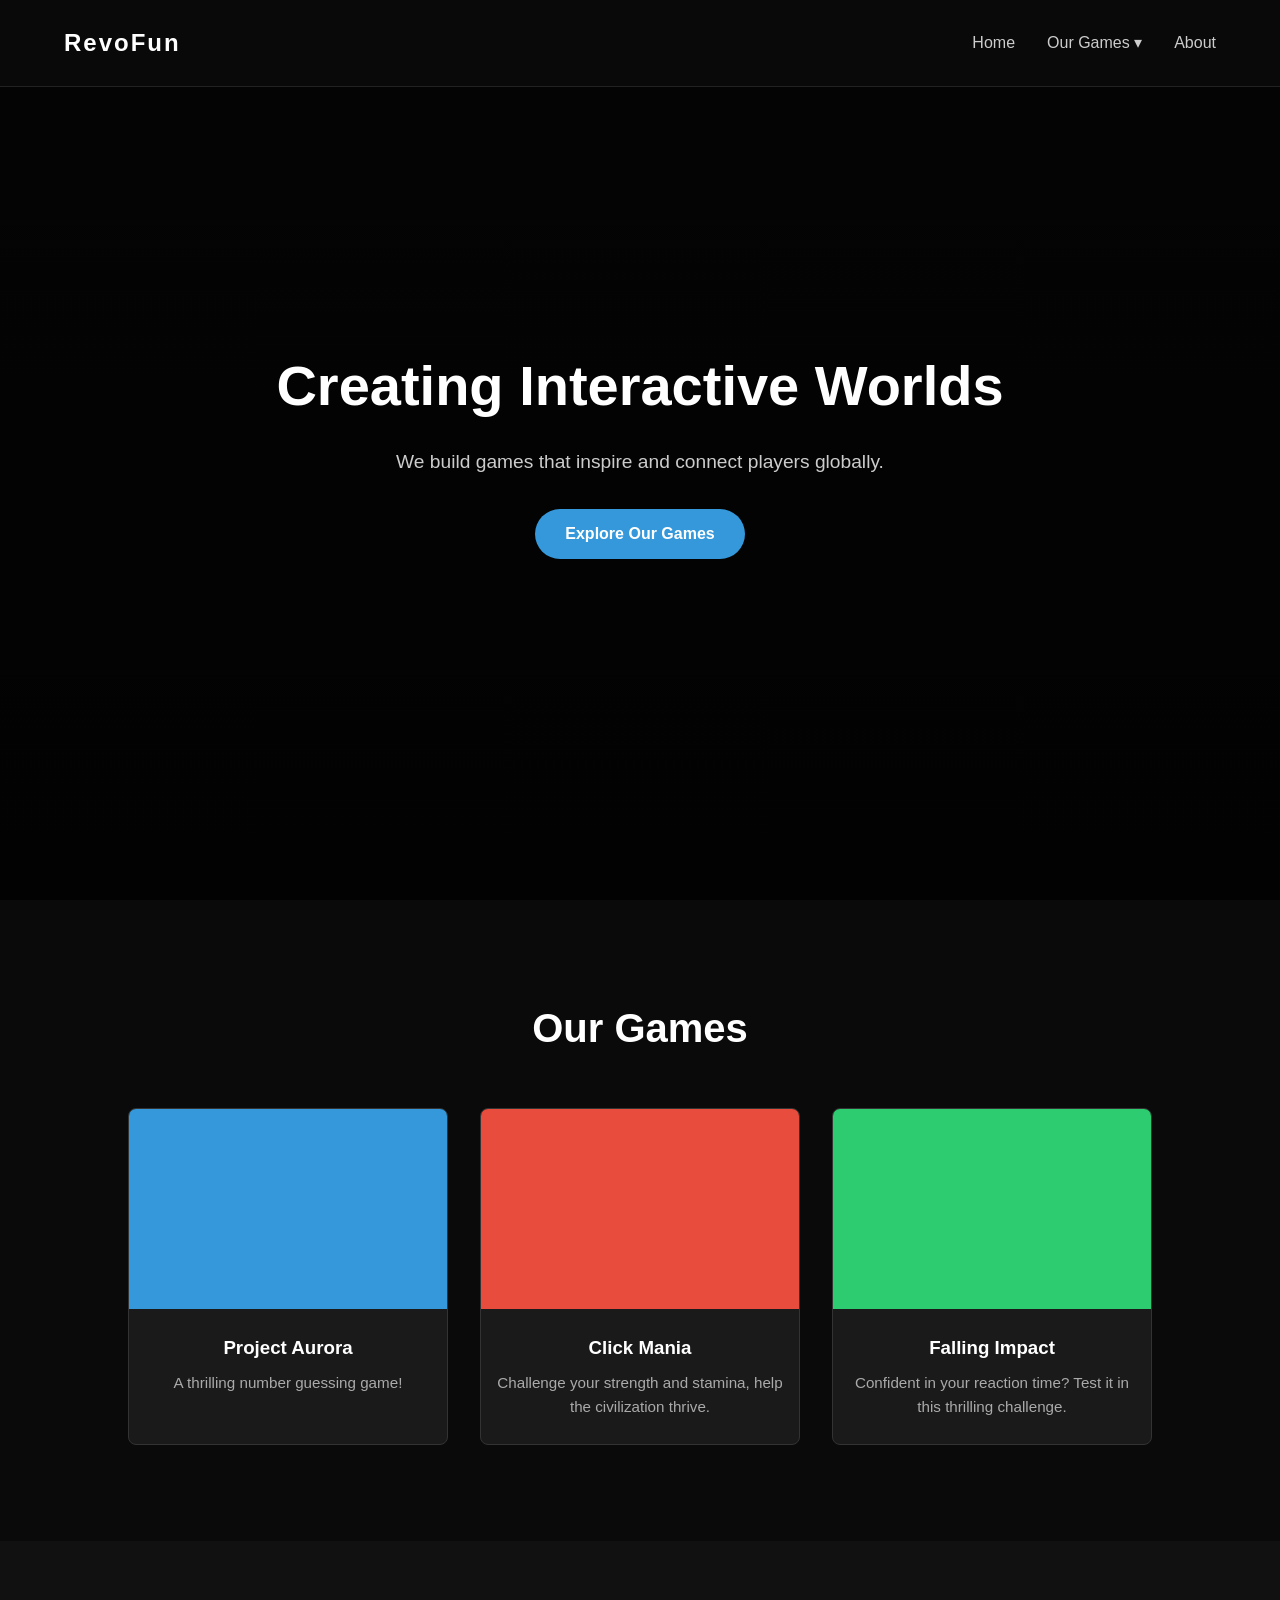
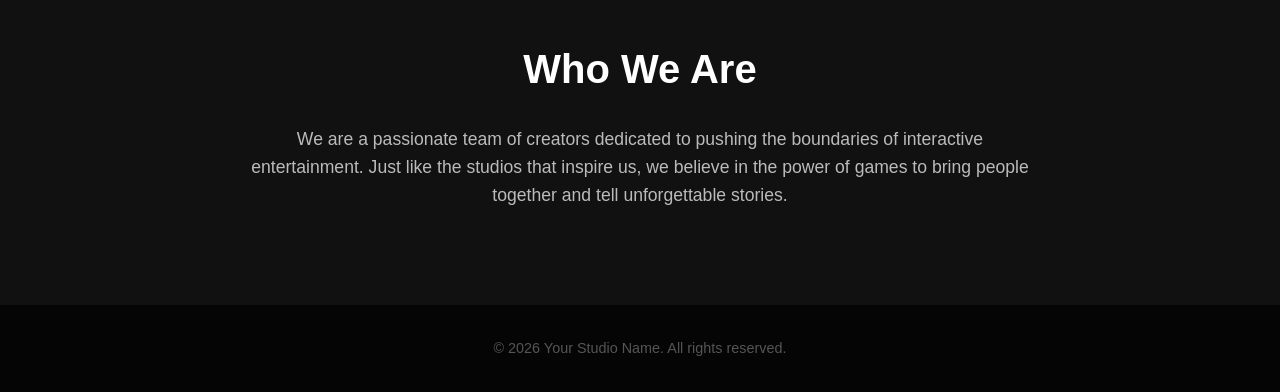
==== index.html @ 80386ee0 "add file via uploads try 1 push dulu file assigment" ====
<!DOCTYPE html>
<html lang="en">
<head>
    <meta charset="UTF-8">
    <meta name="viewport" content="width=device-width, initial-scale=1.0">
    <title>Game Studio | Simple Template</title>
    <link rel="stylesheet" href="style.css">
</head>
<body>
    <header>
        <div class="logo">RevoFun</div>
        <nav>
            <ul>
                <li><a href="#home">Home</a></li>
                <li class="dropdown">
                    <a href="#games" class="dropbtn">Our Games ▾</a>
                    <div class="dropdown-content">
                        <a href="project-aurora.html">Project Aurora</a>
                        <a href="click-mania.html">Click Mania</a>
                        <a href="falling-impact.html">Falling Impact</a>
                    </div>
                </li>
                <li><a href="#about">About</a></li>
            </ul>
        </nav>
    </header>

    <section id="home" class="hero">
        <div class="hero-content">
            <h1>Creating Interactive Worlds</h1>
            <p>We build games that inspire and connect players globally.</p>
            <a href="#games" class="btn">Explore Our Games</a>
        </div>
    </section>

    <section id="games" class="games-section">
        <h2>Our Games</h2>
        <div class="game-grid">
            <div class="game-card">
                <div class="game-image" style="background-color: #3498db;"></div>
                <h3>Project Aurora</h3>
                <p>A thrilling number guessing game!</p>
            </div>
            <div class="game-card">
                <div class="game-image" style="background-color: #e74c3c;"></div>
                <h3>Click Mania</h3>
                <p>Challenge your strength and stamina, help the civilization thrive.</p>
            </div>
            <div class="game-card">
                <div class="game-image" style="background-color: #2ecc71;"></div>
                <h3>Falling Impact</h3>
                <p>Confident in your reaction time? Test it in this thrilling challenge.</p>
            </div>
        </div>
    </section>

    <section id="about" class="about-section">
        <div class="about-content">
            <h2>Who We Are</h2>
            <p>We are a passionate team of creators dedicated to pushing the boundaries of interactive entertainment. Just like the studios that inspire us, we believe in the power of games to bring people together and tell unforgettable stories.</p>
        </div>
    </section>

    <footer>
        <p>&copy; 2026 Your Studio Name. All rights reserved.</p>
    </footer>
</body>
</html>
---- style.css ----
/* Reset basic styles to ensure consistency across browsers */
* {
    margin: 0;
    padding: 0;
    box-sizing: border-box;
    font-family: 'Segoe UI', Tahoma, Geneva, Verdana, sans-serif;
}

/* Base Body Styles (Dark Theme) */
body {
    background-color: #0a0a0a;
    color: #f0f0f0;
    line-height: 1.6;
    scroll-behavior: smooth;
}

/* Navigation Bar */
header {
    position: fixed; /* Keeps the nav bar at the top when scrolling */
    width: 100%;
    background: rgba(10, 10, 10, 0.95);
    display: flex;
    justify-content: space-between;
    align-items: center;
    padding: 1.5rem 5%;
    z-index: 1000;
    border-bottom: 1px solid #222;
}

.logo {
    font-size: 1.5rem;
    font-weight: bold;
    color: #fff;
    letter-spacing: 2px;
}

nav ul {
    list-style: none;
    display: flex;
    gap: 2rem;
}

nav a {
    color: #ccc;
    text-decoration: none;
    font-weight: 500;
    transition: color 0.3s ease;
}

nav a:hover {
    color: #3498db; /* Blue accent color on hover */
}

/* Dropdown Menu Styles */
.dropdown {
    position: relative;
    display: inline-block;
}

.dropdown-content {
    display: none;
    position: absolute;
    background-color: #1a1a1a;
    min-width: 180px;
    box-shadow: 0px 8px 16px 0px rgba(0,0,0,0.7);
    z-index: 1;
    border-radius: 4px;
    overflow: hidden;
    top: 100%; /* Positions it directly below the nav text */
    left: 0;
    border: 1px solid #333;
}

.dropdown-content a {
    color: #ccc;
    padding: 12px 16px;
    text-decoration: none;
    display: block;
    border-bottom: 1px solid #222;
}

.dropdown-content a:last-child {
    border-bottom: none;
}

.dropdown-content a:hover {
    background-color: #2a2a2a;
    color: #3498db;
}

/* Show dropdown on hover */
.dropdown:hover .dropdown-content {
    display: block;
}

/* Hero Section */
.hero {
    height: 100vh; /* Takes up the full height of the viewport */
    display: flex;
    justify-content: center;
    align-items: center;
    text-align: center;
    /* Uses a placeholder background image from Unsplash with a dark overlay */
    background: linear-gradient(rgba(0, 0, 0, 0.6), rgba(0, 0, 0, 0.8)), 
                url('https://images.unsplash.com/photo-1542751371-adc38448a05e?ixlib=rb-1.2.1&auto=format&fit=crop&w=1950&q=80') center/cover;
    padding: 0 20px;
}

.hero-content h1 {
    font-size: 3.5rem;
    margin-bottom: 1rem;
    color: #fff;
}

.hero-content p {
    font-size: 1.2rem;
    margin-bottom: 2rem;
    color: #ccc;
    max-width: 600px;
    margin: 0 auto 2rem auto;
}

/* Call to Action Button */
.btn {
    display: inline-block;
    padding: 12px 30px;
    background-color: #3498db;
    color: #fff;
    text-decoration: none;
    border-radius: 25px;
    font-weight: bold;
    transition: background-color 0.3s;
}

.btn:hover {
    background-color: #1b547a;
}

/* Games Showcase Section */
.games-section {
    padding: 6rem 5%;
    text-align: center;
    background-color: #0a0a0a;
}

.games-section h2 {
    font-size: 2.5rem;
    margin-bottom: 3rem;
    color: #fff;
}

.game-grid {
    display: flex;
    justify-content: center;
    gap: 2rem;
    flex-wrap: wrap; /* Allows cards to wrap to the next line on small screens */
}

.game-card {
    background-color: #1a1a1a;
    border-radius: 8px;
    overflow: hidden;
    width: 320px;
    transition: transform 0.3s ease;
    border: 1px solid #333;
}

/* Hover effect to lift the card slightly */
.game-card:hover {
    transform: translateY(-10px);
    border-color: #555;
}

.game-image {
    height: 200px;
    width: 100%;
    /* You can replace the background colors in HTML with background-image urls here */
}

.game-card h3 {
    padding: 1.5rem 1rem 0.5rem;
    color: #fff;
}

.game-card p {
    padding: 0 1rem 1.5rem;
    color: #aaa;
    font-size: 0.95rem;
}
/* Game Pages General Layout */
.game-page {
    padding-top: 100px;
    min-height: 100vh;
    display: flex;
    flex-direction: column;
    align-items: center;
}

.game-container {
    background-color: #1a1a1a;
    border: 1px solid #333;
    border-radius: 8px;
    padding: 2rem;
    width: 100%;
    max-width: 500px;
    text-align: center;
    box-shadow: 0 10px 30px rgba(0,0,0,0.5);
    margin-bottom: 2rem;
}

.game-container h2 {
    color: #3498db;
    margin-bottom: 1rem;
}

.game-container p {
    color: #ccc;
    margin-bottom: 1.5rem;
    font-size: 1rem;
}

/* Inputs and Buttons */
.game-input {
    width: 80%;
    padding: 10px;
    margin-bottom: 1rem;
    background-color: #0a0a0a;
    border: 1px solid #444;
    color: #fff;
    border-radius: 4px;
    font-size: 1rem;
}

.game-input:focus {
    outline: none;
    border-color: #3498db;
}

.btn-game {
    display: inline-block;
    padding: 10px 20px;
    background-color: #2ecc71;
    color: #fff;
    border: none;
    border-radius: 4px;
    cursor: pointer;
    font-weight: bold;
    font-size: 1rem;
    transition: background-color 0.3s;
    margin: 5px;
}

.btn-game:hover {
    background-color: #27ae60;
}

.btn-game:disabled {
    background-color: #555;
    cursor: not-allowed;
}

/* Specific Game Elements */
#clicker-btn {
    width: 150px;
    height: 150px;
    border-radius: 50%;
    font-size: 1.5rem;
    background-color: #e74c3c;
    box-shadow: 0 8px 0 #c0392b;
    margin: 20px auto;
    transition: transform 0.1s, box-shadow 0.1s;
}

#clicker-btn:active {
    transform: translateY(8px);
    box-shadow: 0 0 0 #c0392b;
}

canvas {
    background-color: #000;
    border: 2px solid #333;
    border-radius: 4px;
    max-width: 100%;
    display: block;
    margin: 0 auto 1rem auto;
}

/* Leaderboard */
.leaderboard {
    margin-top: 2rem;
    text-align: left;
    background: #111;
    padding: 1rem;
    border-radius: 4px;
}

.leaderboard h3 {
    text-align: center;
    color: #f1c40f;
    margin-bottom: 1rem;
}

.leaderboard ol {
    padding-left: 20px;
    color: #ddd;
}

/* About Section */
.about-section {
    background-color: #111;
    padding: 6rem 5%;
    text-align: center;
}

.about-content {
    max-width: 800px;
    margin: 0 auto;
}

.about-content h2 {
    font-size: 2.5rem;
    margin-bottom: 1.5rem;
    color: #fff;
}

.about-content p {
    color: #bbb;
    font-size: 1.1rem;
}

/* Footer */
footer {
    background-color: #050505;
    text-align: center;
    padding: 2rem;
    color: #555;
    font-size: 0.9rem;
}
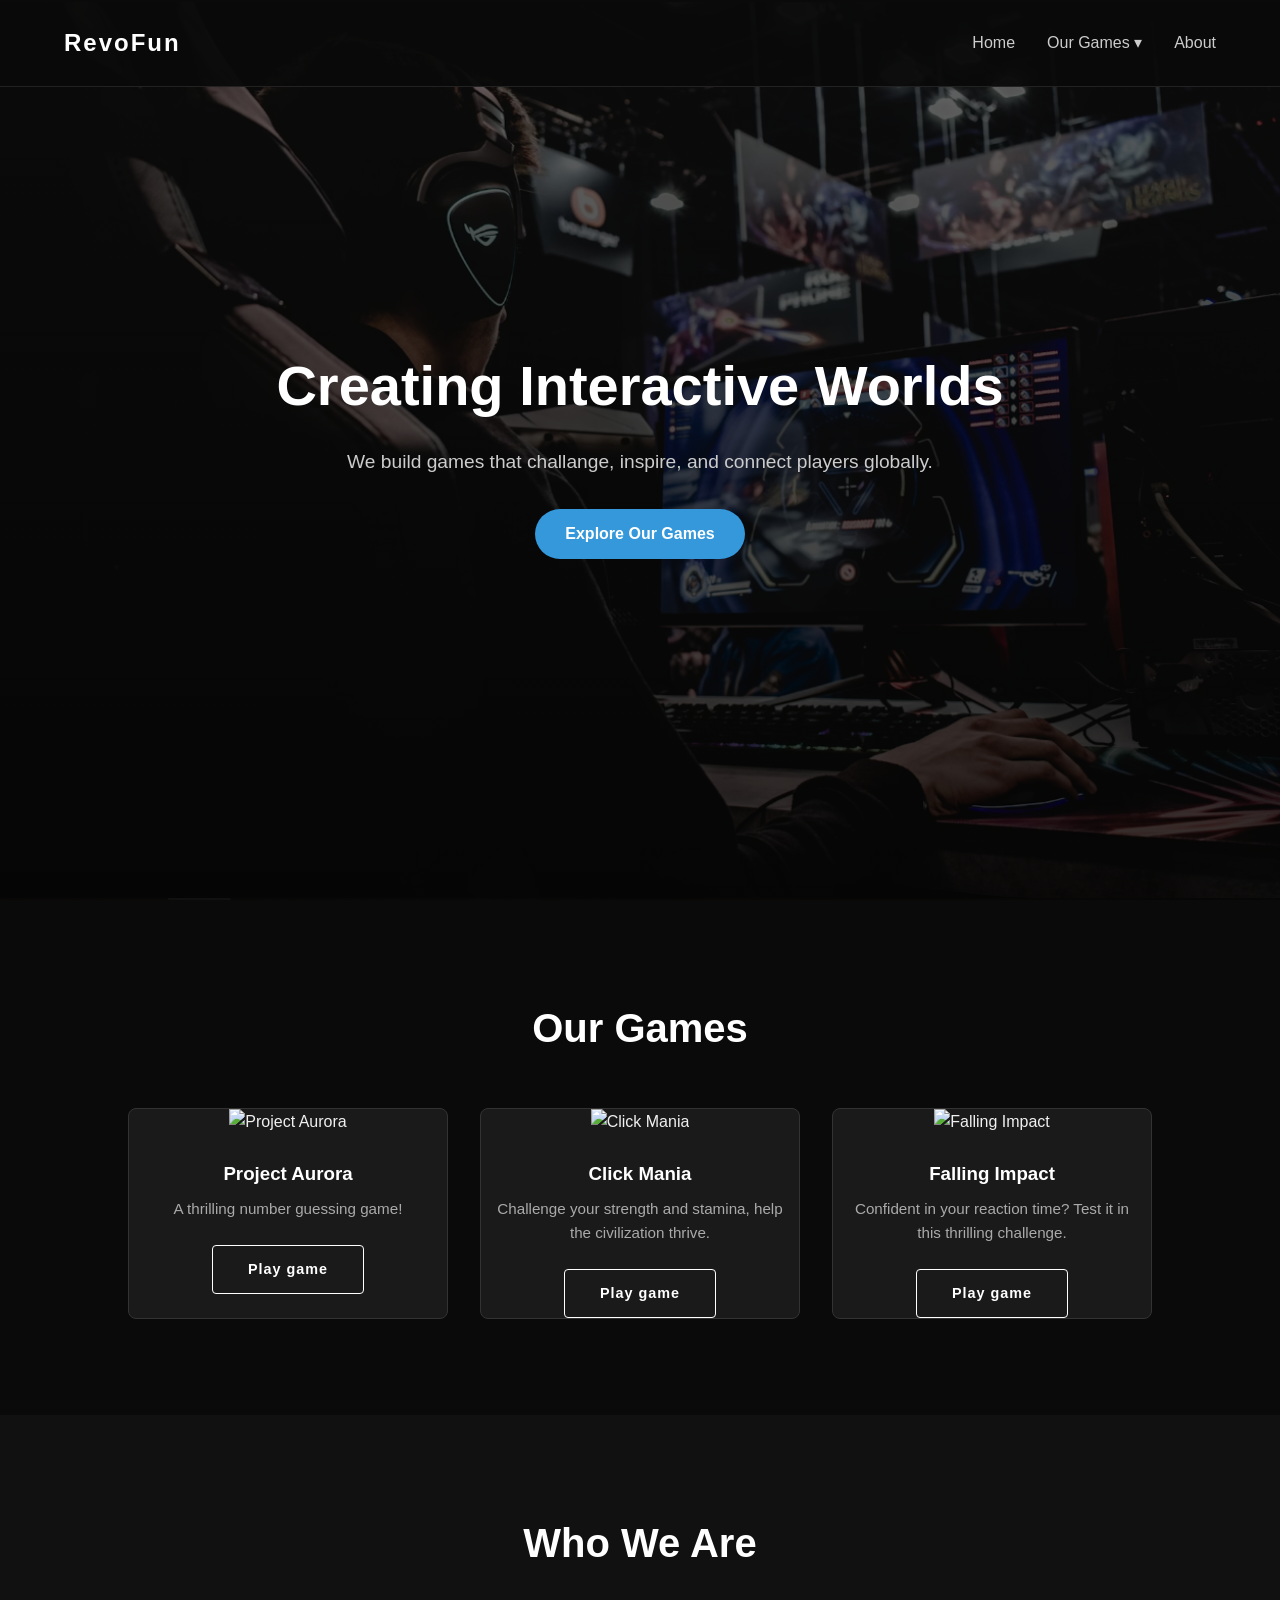
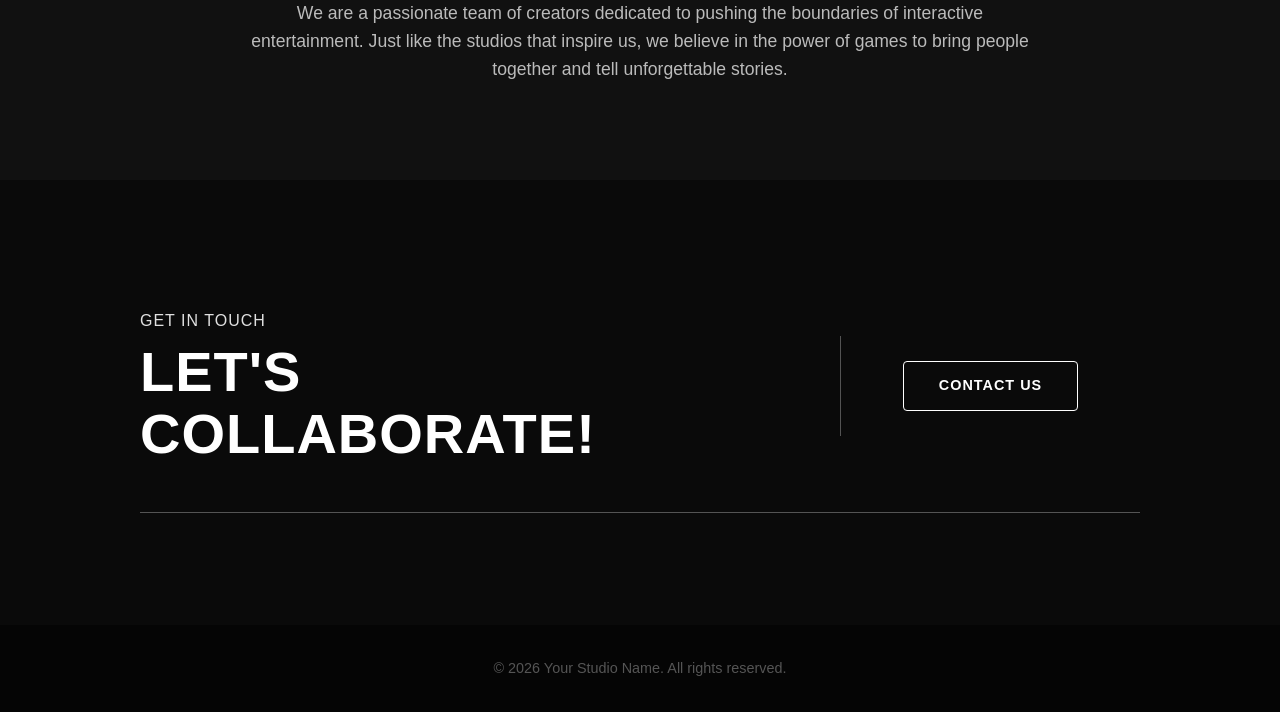
==== commit 73c81aa0: "assigment 2 push assigment 2 with grouped files" ====
--- a/index.html
+++ b/index.html
@@ -3,8 +3,8 @@
 <head>
     <meta charset="UTF-8">
     <meta name="viewport" content="width=device-width, initial-scale=1.0">
-    <title>Game Studio | Simple Template</title>
-    <link rel="stylesheet" href="style.css">
+    <title>Game Studio | RevoFun</title>
+    <link rel="stylesheet" href="css/style.css">
 </head>
 <body>
     <header>
@@ -15,9 +15,9 @@
                 <li class="dropdown">
                     <a href="#games" class="dropbtn">Our Games ▾</a>
                     <div class="dropdown-content">
-                        <a href="project-aurora.html">Project Aurora</a>
-                        <a href="click-mania.html">Click Mania</a>
-                        <a href="falling-impact.html">Falling Impact</a>
+                        <a href="../pages/project-aurora.html">Project Aurora</a>
+                        <a href="../pages/click-mania.html">Click Mania</a>
+                        <a href="../pages/falling-impact.html">Falling Impact</a>
                     </div>
                 </li>
                 <li><a href="#about">About</a></li>
@@ -28,7 +28,7 @@
     <section id="home" class="hero">
         <div class="hero-content">
             <h1>Creating Interactive Worlds</h1>
-            <p>We build games that inspire and connect players globally.</p>
+            <p>We build games that challange, inspire, and connect players globally.</p>
             <a href="#games" class="btn">Explore Our Games</a>
         </div>
     </section>
@@ -37,19 +37,25 @@
         <h2>Our Games</h2>
         <div class="game-grid">
             <div class="game-card">
-                <div class="game-image" style="background-color: #3498db;"></div>
+                <!--masukin gambar disini, ganti div dengan img src-->
+                <img src="assets/aurora.png" alt="Project Aurora" class="game-image">
                 <h3>Project Aurora</h3>
                 <p>A thrilling number guessing game!</p>
+                <a href="../pages/project-aurora.html" class="btn-play">Play game</a>
             </div>
             <div class="game-card">
-                <div class="game-image" style="background-color: #e74c3c;"></div>
+                <!--masukin gambar disini, ganti div dengan img src-->
+                <img src="assets/click mania.png" alt="Click Mania" class="game-image">
                 <h3>Click Mania</h3>
                 <p>Challenge your strength and stamina, help the civilization thrive.</p>
+                <a href="../pages/click-mania.html" class="btn-play">Play game</a>
             </div>
             <div class="game-card">
-                <div class="game-image" style="background-color: #2ecc71;"></div>
+                <!--masukin gambar disini, ganti div dengan img src-->
+                <img src="assets/fallng impact.png" alt="Falling Impact" class="game-image">
                 <h3>Falling Impact</h3>
                 <p>Confident in your reaction time? Test it in this thrilling challenge.</p>
+                <a href="../pages/falling-impact.html" class="btn-play">Play game</a>
             </div>
         </div>
     </section>
@@ -61,6 +67,25 @@
         </div>
     </section>
 
+<!-- bagiab get in touch -->
+    <section id="collaborate" class="collaborate-section">
+        <div class="collab-container">
+            <!-- Get in Touch Block -->
+            <div class="collab-block">
+                <div class="collab-text">
+                    <span class="collab-subtitle">GET IN TOUCH</span>
+                    <h2>LET'S<br>COLLABORATE!</h2>
+                </div>
+                <div class="collab-action">
+                    <a href="#contact" class="btn-outline">CONTACT US</a>
+                </div>
+            </div>
+
+            <!-- Horizontal Separator -->
+            <hr class="collab-divider">
+        </div>
+    </section>
+
     <footer>
         <p>&copy; 2026 Your Studio Name. All rights reserved.</p>
     </footer>
--- a/css/style.css
+++ b/css/style.css
@@ -0,0 +1,473 @@
+/* Reset basic styles to ensure consistency across browsers */
+* {
+    margin: 0;
+    padding: 0;
+    box-sizing: border-box;
+    font-family: 'Segoe UI', Tahoma, Geneva, Verdana, sans-serif;
+}
+
+/* Base Body Styles (Dark Theme) */
+body {
+    background-color: #0a0a0a;
+    color: #f0f0f0;
+    line-height: 1.6;
+    scroll-behavior: smooth;
+}
+
+/* Navigation Bar */
+header {
+    position: fixed; /* Keeps the nav bar at the top when scrolling */
+    width: 100%;
+    background: rgba(10, 10, 10, 0.95);
+    display: flex;
+    justify-content: space-between;
+    align-items: center;
+    padding: 1.5rem 5%;
+    z-index: 1000;
+    border-bottom: 1px solid #222;
+}
+
+.logo {
+    font-size: 1.5rem;
+    font-weight: bold;
+    color: #fff;
+    letter-spacing: 2px;
+}
+
+nav ul {
+    list-style: none;
+    display: flex;
+    gap: 2rem;
+}
+
+nav a {
+    color: #ccc;
+    text-decoration: none;
+    font-weight: 500;
+    transition: color 0.3s ease;
+}
+
+nav a:hover {
+    color: #3498db; /* Blue accent color on hover */
+}
+
+/* Dropdown Menu Styles */
+.dropdown {
+    position: relative;
+    display: inline-block;
+}
+
+.dropdown-content {
+    display: none;
+    position: absolute;
+    background-color: #1a1a1a;
+    min-width: 180px;
+    box-shadow: 0px 8px 16px 0px rgba(0,0,0,0.7);
+    z-index: 1;
+    border-radius: 4px;
+    overflow: hidden;
+    top: 100%; /* Positions it directly below the nav text */
+    left: 0;
+    border: 1px solid #333;
+}
+
+.dropdown-content a {
+    color: #ccc;
+    padding: 12px 16px;
+    text-decoration: none;
+    display: block;
+    border-bottom: 1px solid #222;
+}
+
+.dropdown-content a:last-child {
+    border-bottom: none;
+}
+
+.dropdown-content a:hover {
+    background-color: #2a2a2a;
+    color: #3498db;
+}
+
+.dropdown:hover .dropdown-content {
+    display: block;
+}
+
+/* Hero Section */
+.hero {
+    height: 100vh;
+    display: flex;
+    justify-content: center;
+    align-items: center;
+    text-align: center;
+    background: linear-gradient(rgba(0, 0, 0, 0.6), rgba(0, 0, 0, 0.8)), 
+                url('../assets/hero\ bg.png') center/cover;
+    background-size: cover;
+    background-position: center;
+    padding: 0 20px;
+}
+
+.hero-content h1 {
+    font-size: 3.5rem;
+    margin-bottom: 1rem;
+    color: #fff;
+}
+
+.hero-content p {
+    font-size: 1.2rem;
+    margin-bottom: 2rem;
+    color: #ccc;
+    max-width: 600px;
+    margin: 0 auto 2rem auto;
+}
+
+/* Call to Action Button */
+.btn {
+    display: inline-block;
+    padding: 12px 30px;
+    background-color: #3498db;
+    color: #fff;
+    text-decoration: none;
+    border-radius: 25px;
+    font-weight: bold;
+    transition: background-color 0.3s;
+}
+
+.btn:hover {
+    background-color: #1b547a;
+}
+
+/* Games Showcase Section */
+.games-section {
+    padding: 6rem 5%;
+    text-align: center;
+    background-color: #0a0a0a;
+}
+
+.games-section h2 {
+    font-size: 2.5rem;
+    margin-bottom: 3rem;
+    color: #fff;
+}
+
+.game-grid {
+    display: flex;
+    justify-content: center;
+    gap: 2rem;
+    flex-wrap: wrap;
+}
+
+.game-card {
+    background-color: #1a1a1a;
+    border-radius: 8px;
+    overflow: hidden;
+    width: 320px;
+    transition: transform 0.3s ease;
+    border: 1px solid #333;
+}
+.btn-play {
+    display: inline-block;
+    padding: 12px 35px;
+    background-color: transparent;
+    color: #fff;
+    text-decoration: none;
+    border: 1px solid #fff;
+    border-radius: 4px;
+    font-weight: bold;
+    font-size: 0.9rem;
+    letter-spacing: 1px;
+    transition: all 0.3s ease;
+}
+
+.btn-play:hover {
+    background-color: #1b547a;
+}
+
+/* Hover effect to lift the card slightly */
+.game-card:hover {
+    transform: translateY(-10px);
+    border-color: #555;
+}
+
+.game-image {
+    height: 200px;
+    width: 100%;
+    object-fit:cover;
+    object-position: 50% 80%
+}
+
+.game-card h3 {
+    padding: 1.5rem 1rem 0.5rem;
+    color: #fff;
+}
+
+.game-card p {
+    padding: 0 1rem 1.5rem;
+    color: #aaa;
+    font-size: 0.95rem;
+}
+/* Game Pages General Layout */
+.game-page {
+    min-height: 100vh;
+    display: flex;
+    flex-direction: column;
+    align-items: center;
+}
+
+.game-container {
+    margin-top:100px;
+    background-color: #1a1a1a;
+    border: 1px solid #333;
+    border-radius: 8px;
+    padding: 2rem;
+    width: 100%;
+    max-width: 500px;
+    text-align: center;
+    box-shadow: 0 10px 30px rgba(0,0,0,0.5);
+    margin-bottom: 2rem;
+}
+
+.game-container h2 {
+    color: #3498db;
+    margin-bottom: 1rem;
+}
+
+.game-container p {
+    color: #ccc;
+    margin-bottom: 1.5rem;
+    font-size: 1rem;
+}
+
+/* Inputs and Buttons */
+.game-input {
+    width: 80%;
+    padding: 10px;
+    margin-bottom: 1rem;
+    background-color: #0a0a0a;
+    border: 1px solid #444;
+    color: #fff;
+    border-radius: 4px;
+    font-size: 1rem;
+}
+
+.game-input:focus {
+    outline: none;
+    border-color: #3498db;
+}
+
+.btn-game {
+    display: inline-block;
+    padding: 10px 20px;
+    background-color: #2ecc71;
+    color: #fff;
+    border: none;
+    border-radius: 4px;
+    cursor: pointer;
+    font-weight: bold;
+    font-size: 1rem;
+    transition: background-color 0.3s;
+    margin: 5px;
+}
+
+.btn-small {
+    display: inline-block;
+    padding: 10px 20px;
+    background-color: #2ecc71;
+    color: #fff;
+    border: none;
+    border-radius: 4px;
+    cursor: pointer;
+    font-weight: bold;
+    font-size: 1rem;
+    transition: background-color 0.3s;
+    margin: 5px;
+}
+
+
+.btn-game:hover {
+    background-color: #1f864a;
+}
+
+.btn-small:hover {
+    background-color: #1f864a;
+}
+
+.btn-game:disabled {
+    background-color: #555;
+    cursor: not-allowed;
+}
+
+/* Specific Game Elements */
+#clicker-btn {
+    width: 150px;
+    height: 150px;
+    border-radius: 50%;
+    font-size: 1.5rem;
+    background-color: #e74c3c;
+    box-shadow: 0 8px 0 #c0392b;
+    margin: 20px auto;
+    transition: transform 0.1s, box-shadow 0.1s;
+}
+
+#clicker-btn:active {
+    transform: translateY(8px);
+    box-shadow: 0 0 0 #c0392b;
+}
+
+canvas {
+    background-color: #000;
+    border: 2px solid #333;
+    border-radius: 4px;
+    max-width: 100%;
+    display: block;
+    margin: 0 auto 1rem auto;
+}
+
+/* Leaderboard */
+.leaderboard {
+    margin-top: 2rem;
+    text-align: left;
+    background: #111;
+    padding: 1rem;
+    border-radius: 4px;
+}
+
+.leaderboard h3 {
+    text-align: center;
+    color: #f1c40f;
+    margin-bottom: 1rem;
+}
+
+.leaderboard ol {
+    padding-left: 20px;
+    color: #ddd;
+}
+
+/* About Section */
+.about-section {
+    background-color: #111;
+    padding: 6rem 5%;
+    text-align: center;
+}
+
+.about-content {
+    max-width: 800px;
+    margin: 0 auto;
+}
+
+.about-content h2 {
+    font-size: 2.5rem;
+    margin-bottom: 1.5rem;
+    color: #fff;
+}
+
+.about-content p {
+    color: #bbb;
+    font-size: 1.1rem;
+}
+
+/* Collaborate / Careers Section */
+.collaborate-section {
+    padding: 6rem 5%;
+    color: #ffffff;
+}
+
+.collab-container {
+    max-width: 1000px;
+    margin: 0 auto;
+}
+
+.collab-block {
+    display: flex;
+    justify-content: space-between;
+    align-items: center;
+    padding: 2rem 0;
+}
+
+.collab-text {
+    flex: 1;
+}
+
+.collab-subtitle {
+    display: block;
+    font-size: 1rem;
+    letter-spacing: 1px;
+    margin-bottom: 0.5rem;
+    color: #e0e0e0;
+    text-transform: uppercase;
+}
+
+.collab-text h2 {
+    font-size: 3.5rem;
+    line-height: 1.1;
+    font-weight: 800;
+    letter-spacing: 1px;
+}
+
+/* The vertical line and button container */
+.collab-action {
+    flex-basis: 300px;
+    display: flex;
+    justify-content: center;
+    align-items: center;
+    border-left: 1px solid rgba(255, 255, 255, 0.3); /* Vertical divider line */
+    height: 100px; /* Gives the vertical line some height */
+}
+
+/* Horizontal line between sections */
+.collab-divider {
+    border: none;
+    border-top: 1px solid rgba(255, 255, 255, 0.3);
+    margin: 1rem 0;
+}
+
+/* Outline Ghost Button */
+.btn-outline {
+    display: inline-block;
+    padding: 12px 35px;
+    background-color: transparent;
+    color: #fff;
+    text-decoration: none;
+    border: 1px solid #fff;
+    border-radius: 4px;
+    font-weight: bold;
+    font-size: 0.9rem;
+    letter-spacing: 1px;
+    transition: all 0.3s ease;
+}
+
+.btn-outline:hover {
+    background-color: #fff;
+    color: #15234b;
+}
+
+/* Responsive adjustments for smaller screens */
+@media (max-width: 768px) {
+    .collab-block {
+        flex-direction: column;
+        text-align: left;
+        align-items: flex-start;
+        gap: 2rem;
+    }
+
+    .collab-text h2 {
+        font-size: 2.5rem;
+    }
+
+    .collab-action {
+        border-left: none;
+        border-top: 1px solid rgba(255, 255, 255, 0.3);
+        height: auto;
+        padding-top: 2rem;
+        width: 100%;
+        justify-content: flex-start;
+    }
+}
+
+/* Footer */
+footer {
+    background-color: #050505;
+    text-align: center;
+    padding: 2rem;
+    color: #555;
+    font-size: 0.9rem;
+}
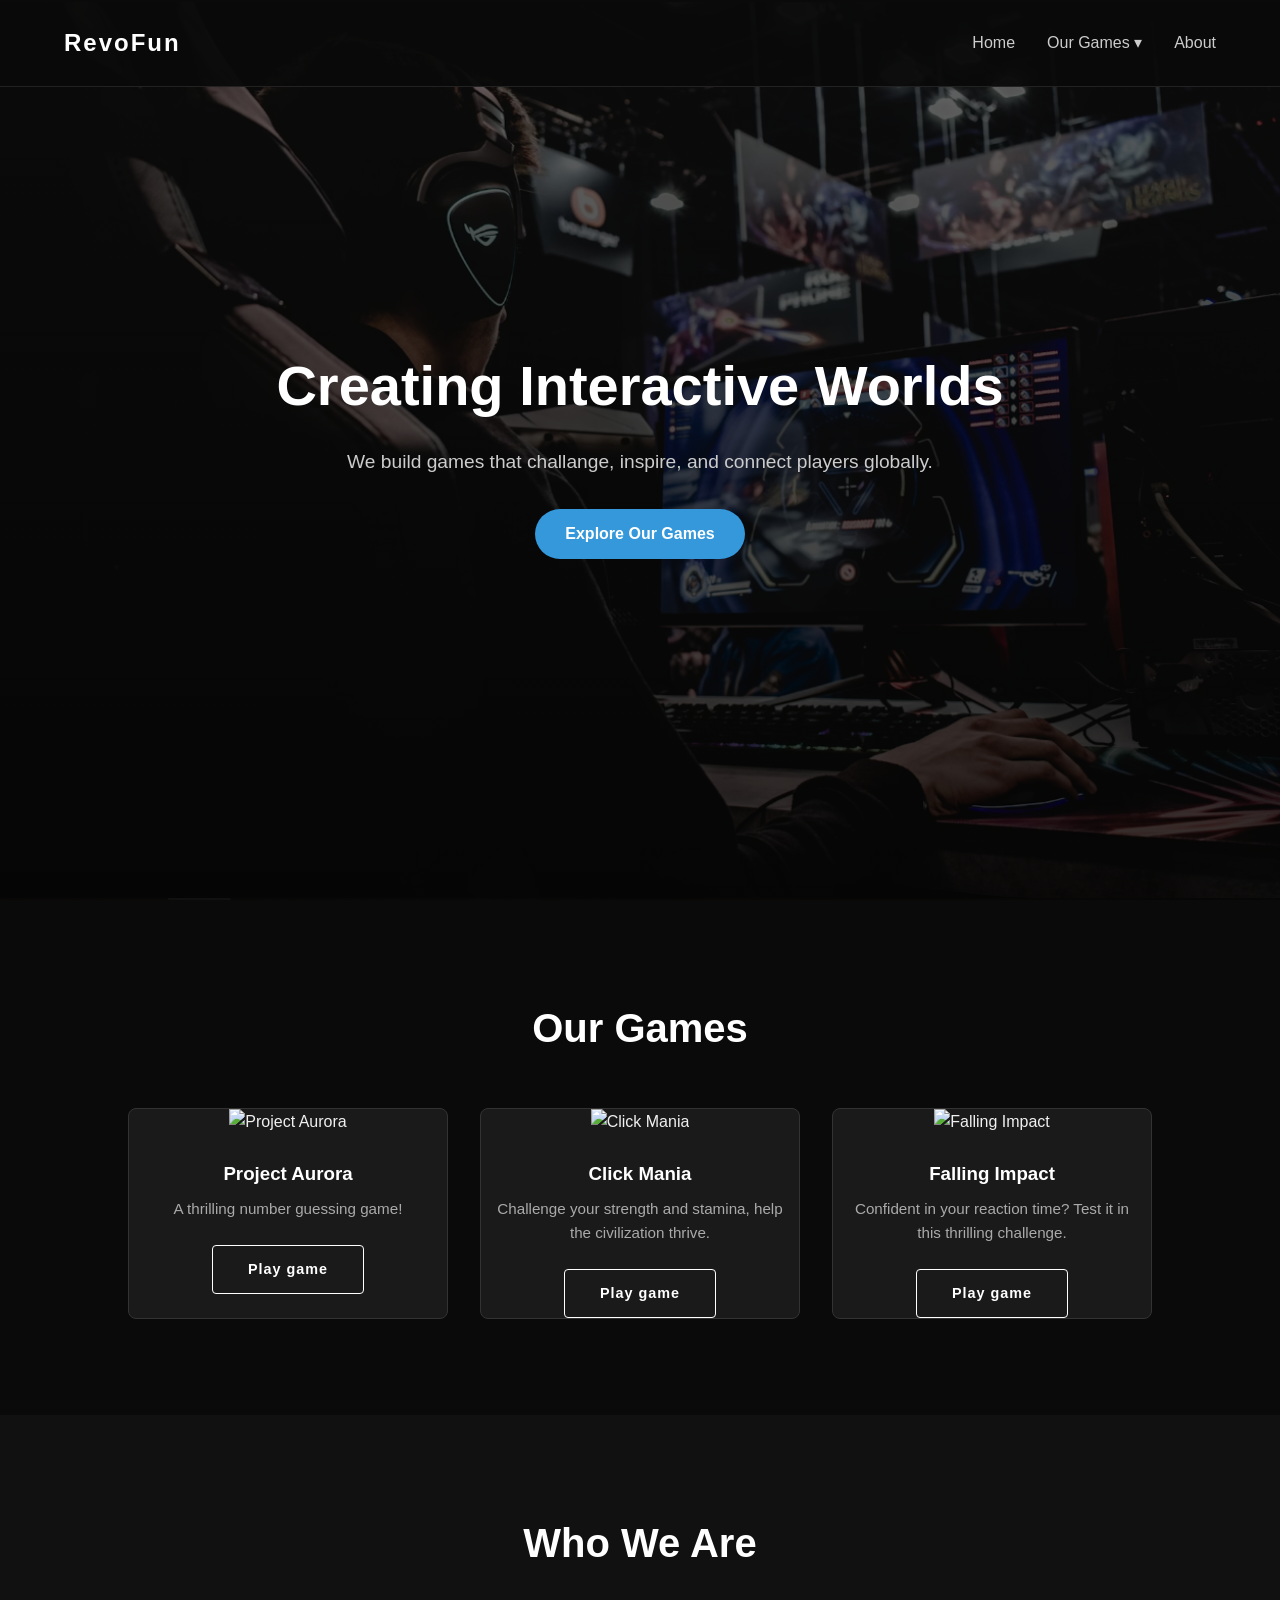
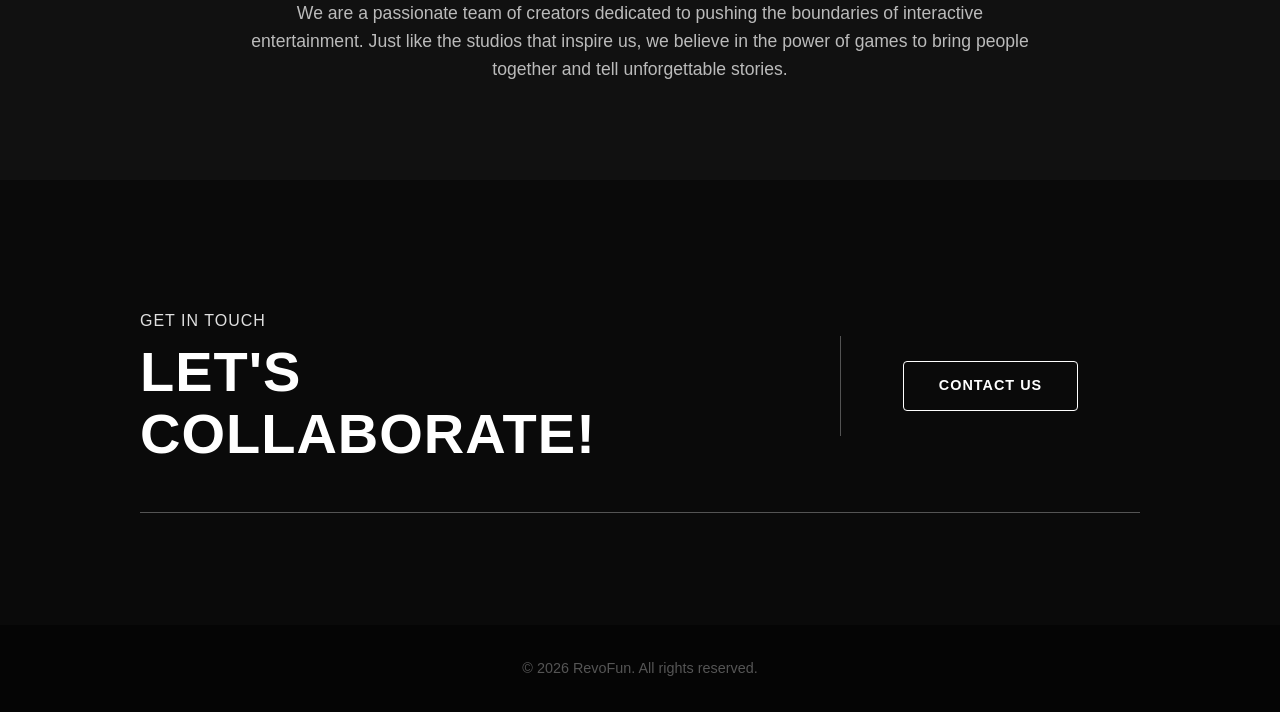
==== commit 1c47d74c: "make small changes on html and css file" ====
--- a/index.html
+++ b/index.html
@@ -37,21 +37,18 @@
         <h2>Our Games</h2>
         <div class="game-grid">
             <div class="game-card">
-                <!--masukin gambar disini, ganti div dengan img src-->
                 <img src="assets/aurora.png" alt="Project Aurora" class="game-image">
                 <h3>Project Aurora</h3>
                 <p>A thrilling number guessing game!</p>
                 <a href="../pages/project-aurora.html" class="btn-play">Play game</a>
             </div>
             <div class="game-card">
-                <!--masukin gambar disini, ganti div dengan img src-->
                 <img src="assets/click mania.png" alt="Click Mania" class="game-image">
                 <h3>Click Mania</h3>
                 <p>Challenge your strength and stamina, help the civilization thrive.</p>
                 <a href="../pages/click-mania.html" class="btn-play">Play game</a>
             </div>
             <div class="game-card">
-                <!--masukin gambar disini, ganti div dengan img src-->
                 <img src="assets/fallng impact.png" alt="Falling Impact" class="game-image">
                 <h3>Falling Impact</h3>
                 <p>Confident in your reaction time? Test it in this thrilling challenge.</p>
@@ -81,13 +78,12 @@
                 </div>
             </div>
 
-            <!-- Horizontal Separator -->
             <hr class="collab-divider">
         </div>
     </section>
 
     <footer>
-        <p>&copy; 2026 Your Studio Name. All rights reserved.</p>
+        <p>&copy; 2026 RevoFun. All rights reserved.</p>
     </footer>
 </body>
 </html>
--- a/css/style.css
+++ b/css/style.css
@@ -6,7 +6,7 @@
     font-family: 'Segoe UI', Tahoma, Geneva, Verdana, sans-serif;
 }
 
-/* Base Body Styles (Dark Theme) */
+/* Body */
 body {
     background-color: #0a0a0a;
     color: #f0f0f0;
@@ -51,7 +51,7 @@
     color: #3498db; /* Blue accent color on hover */
 }
 
-/* Dropdown Menu Styles */
+/* Style Dropdown Menu */
 .dropdown {
     position: relative;
     display: inline-block;
@@ -92,7 +92,7 @@
     display: block;
 }
 
-/* Hero Section */
+/* Bagian Hero */
 .hero {
     height: 100vh;
     display: flex;
@@ -120,7 +120,7 @@
     margin: 0 auto 2rem auto;
 }
 
-/* Call to Action Button */
+/* Tombol-tombol Button */
 .btn {
     display: inline-block;
     padding: 12px 30px;
@@ -136,7 +136,7 @@
     background-color: #1b547a;
 }
 
-/* Games Showcase Section */
+/* Bagian Games Showcase */
 .games-section {
     padding: 6rem 5%;
     text-align: center;
@@ -182,7 +182,7 @@
     background-color: #1b547a;
 }
 
-/* Hover effect to lift the card slightly */
+/* Efek hover game card */
 .game-card:hover {
     transform: translateY(-10px);
     border-color: #555;
@@ -237,7 +237,7 @@
     font-size: 1rem;
 }
 
-/* Inputs and Buttons */
+/* Inputs dan Buttons */
 .game-input {
     width: 80%;
     padding: 10px;
@@ -296,7 +296,7 @@
     cursor: not-allowed;
 }
 
-/* Specific Game Elements */
+/* Game Elements */
 #clicker-btn {
     width: 150px;
     height: 150px;
@@ -342,7 +342,7 @@
     color: #ddd;
 }
 
-/* About Section */
+/* Bagian About */
 .about-section {
     background-color: #111;
     padding: 6rem 5%;
@@ -365,7 +365,7 @@
     font-size: 1.1rem;
 }
 
-/* Collaborate / Careers Section */
+/* Bagian Collaborate / Careers */
 .collaborate-section {
     padding: 6rem 5%;
     color: #ffffff;
@@ -403,7 +403,7 @@
     letter-spacing: 1px;
 }
 
-/* The vertical line and button container */
+/* The vertical line dan button container */
 .collab-action {
     flex-basis: 300px;
     display: flex;
@@ -440,7 +440,7 @@
     color: #15234b;
 }
 
-/* Responsive adjustments for smaller screens */
+/* Responsive adjustments untuk layar kecil */
 @media (max-width: 768px) {
     .collab-block {
         flex-direction: column;
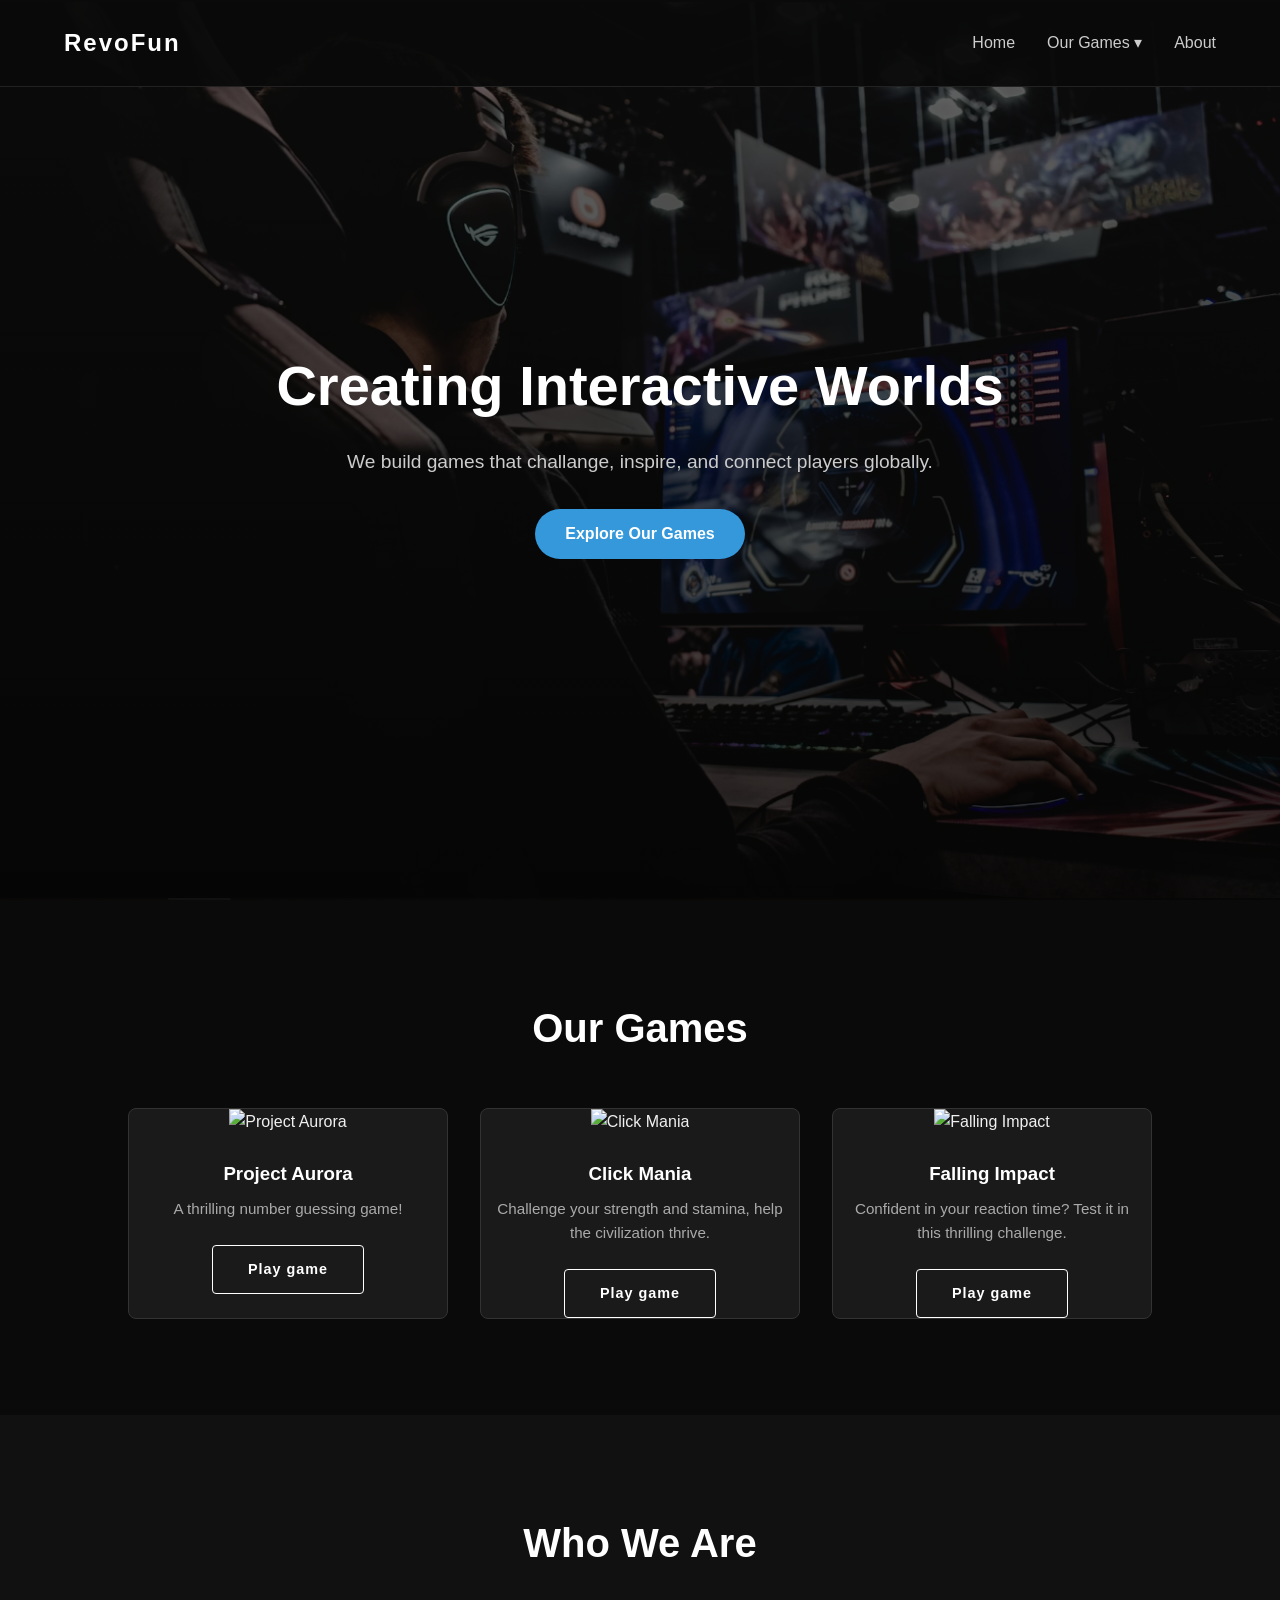
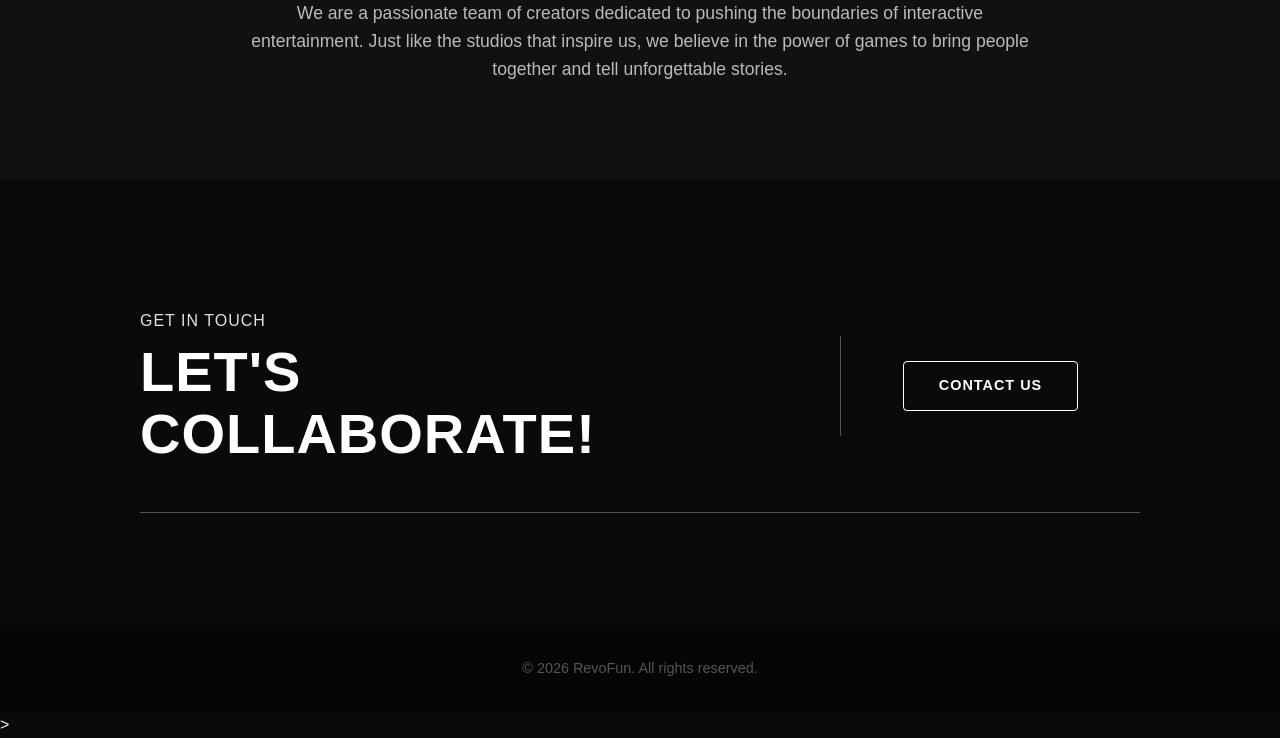
==== commit c6c6bb7d: "assigment 2 update on foldering and js file grouping" ====
--- a/index.html
+++ b/index.html
@@ -15,9 +15,9 @@
                 <li class="dropdown">
                     <a href="#games" class="dropbtn">Our Games ▾</a>
                     <div class="dropdown-content">
-                        <a href="../pages/project-aurora.html">Project Aurora</a>
-                        <a href="../pages/click-mania.html">Click Mania</a>
-                        <a href="../pages/falling-impact.html">Falling Impact</a>
+                        <a href="pages/project-aurora.html">Project Aurora</a>
+                        <a href="pages/click-mania.html">Click Mania</a>
+                        <a href="pages/falling-impact.html">Falling Impact</a>
                     </div>
                 </li>
                 <li><a href="#about">About</a></li>
@@ -37,22 +37,25 @@
         <h2>Our Games</h2>
         <div class="game-grid">
             <div class="game-card">
+                <!--masukin gambar disini, ganti div dengan img src-->
                 <img src="assets/aurora.png" alt="Project Aurora" class="game-image">
                 <h3>Project Aurora</h3>
                 <p>A thrilling number guessing game!</p>
-                <a href="../pages/project-aurora.html" class="btn-play">Play game</a>
+                <a href="pages/project-aurora.html" class="btn-play">Play game</a>
             </div>
             <div class="game-card">
+                <!--masukin gambar disini, ganti div dengan img src-->
                 <img src="assets/click mania.png" alt="Click Mania" class="game-image">
                 <h3>Click Mania</h3>
                 <p>Challenge your strength and stamina, help the civilization thrive.</p>
-                <a href="../pages/click-mania.html" class="btn-play">Play game</a>
+                <a href="pages/click-mania.html" class="btn-play">Play game</a>
             </div>
             <div class="game-card">
+                <!--masukin gambar disini, ganti div dengan img src-->
                 <img src="assets/fallng impact.png" alt="Falling Impact" class="game-image">
                 <h3>Falling Impact</h3>
                 <p>Confident in your reaction time? Test it in this thrilling challenge.</p>
-                <a href="../pages/falling-impact.html" class="btn-play">Play game</a>
+                <a href="pages/falling-impact.html" class="btn-play">Play game</a>
             </div>
         </div>
     </section>
@@ -64,7 +67,7 @@
         </div>
     </section>
 
-<!-- bagiab get in touch -->
+<!-- bagian get in touch -->
     <section id="collaborate" class="collaborate-section">
         <div class="collab-container">
             <!-- Get in Touch Block -->
@@ -78,6 +81,7 @@
                 </div>
             </div>
 
+            <!-- Horizontal Separator -->
             <hr class="collab-divider">
         </div>
     </section>
@@ -86,4 +90,4 @@
         <p>&copy; 2026 RevoFun. All rights reserved.</p>
     </footer>
 </body>
-</html>+</html>>
--- a/css/style.css
+++ b/css/style.css
@@ -6,7 +6,7 @@
     font-family: 'Segoe UI', Tahoma, Geneva, Verdana, sans-serif;
 }
 
-/* Body */
+/* Base Body Styles (Dark Theme) */
 body {
     background-color: #0a0a0a;
     color: #f0f0f0;
@@ -51,7 +51,7 @@
     color: #3498db; /* Blue accent color on hover */
 }
 
-/* Style Dropdown Menu */
+/* Dropdown Menu Styles */
 .dropdown {
     position: relative;
     display: inline-block;
@@ -92,7 +92,7 @@
     display: block;
 }
 
-/* Bagian Hero */
+/* Hero Section */
 .hero {
     height: 100vh;
     display: flex;
@@ -120,7 +120,7 @@
     margin: 0 auto 2rem auto;
 }
 
-/* Tombol-tombol Button */
+/* Call to Action Button */
 .btn {
     display: inline-block;
     padding: 12px 30px;
@@ -136,7 +136,7 @@
     background-color: #1b547a;
 }
 
-/* Bagian Games Showcase */
+/* Games Showcase Section */
 .games-section {
     padding: 6rem 5%;
     text-align: center;
@@ -182,7 +182,7 @@
     background-color: #1b547a;
 }
 
-/* Efek hover game card */
+/* Hover effect to lift the card slightly */
 .game-card:hover {
     transform: translateY(-10px);
     border-color: #555;
@@ -237,7 +237,7 @@
     font-size: 1rem;
 }
 
-/* Inputs dan Buttons */
+/* Inputs and Buttons */
 .game-input {
     width: 80%;
     padding: 10px;
@@ -268,26 +268,8 @@
     margin: 5px;
 }
 
-.btn-small {
-    display: inline-block;
-    padding: 10px 20px;
-    background-color: #2ecc71;
-    color: #fff;
-    border: none;
-    border-radius: 4px;
-    cursor: pointer;
-    font-weight: bold;
-    font-size: 1rem;
-    transition: background-color 0.3s;
-    margin: 5px;
-}
-
 
 .btn-game:hover {
-    background-color: #1f864a;
-}
-
-.btn-small:hover {
     background-color: #1f864a;
 }
 
@@ -296,7 +278,7 @@
     cursor: not-allowed;
 }
 
-/* Game Elements */
+/* Specific Game Elements */
 #clicker-btn {
     width: 150px;
     height: 150px;
@@ -342,7 +324,7 @@
     color: #ddd;
 }
 
-/* Bagian About */
+/* About Section */
 .about-section {
     background-color: #111;
     padding: 6rem 5%;
@@ -365,7 +347,7 @@
     font-size: 1.1rem;
 }
 
-/* Bagian Collaborate / Careers */
+/* Collaborate / Careers Section */
 .collaborate-section {
     padding: 6rem 5%;
     color: #ffffff;
@@ -403,7 +385,7 @@
     letter-spacing: 1px;
 }
 
-/* The vertical line dan button container */
+/* The vertical line and button container */
 .collab-action {
     flex-basis: 300px;
     display: flex;
@@ -440,7 +422,7 @@
     color: #15234b;
 }
 
-/* Responsive adjustments untuk layar kecil */
+/* Responsive adjustments for smaller screens */
 @media (max-width: 768px) {
     .collab-block {
         flex-direction: column;
@@ -470,4 +452,9 @@
     padding: 2rem;
     color: #555;
     font-size: 0.9rem;
-}+}
+@media (prefers-reduced-motion: no-preference) {
+  html {
+    scroll-behavior: smooth;
+  }
+}
